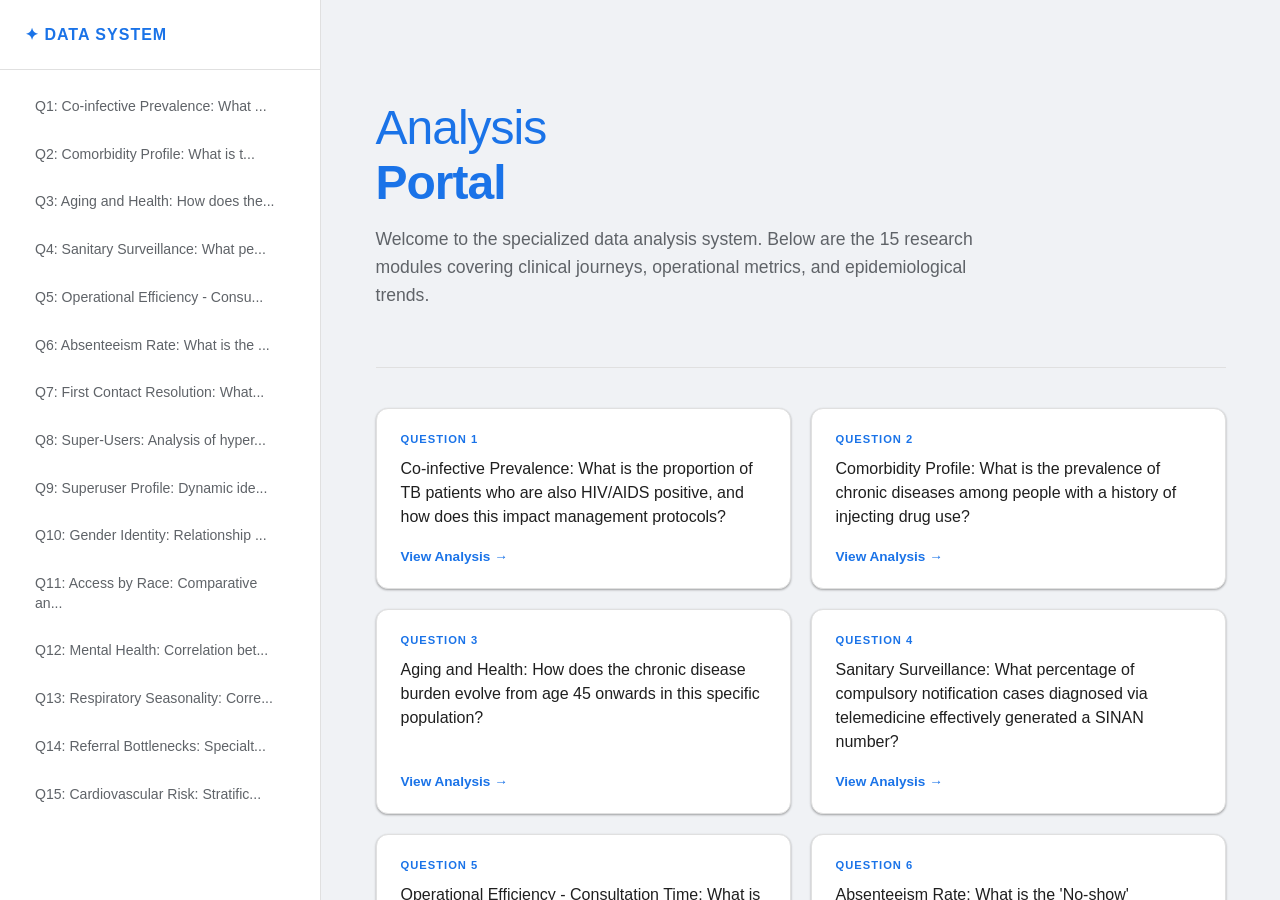
==== index.html @ 6017dd58 "mudanca" ====
<!DOCTYPE html>
<html lang="en">
<head>
    <meta charset="UTF-8">
    <meta name="viewport" content="width=device-width, initial-scale=1.0">
    <title>Data Analysis Portal | Home</title>
    <link rel="stylesheet" href="style.css">
    <style>
        /* Specific Home Page Enhancements */
        .hero {
            padding: 60px 0 40px 0;
            border-bottom: 1px solid var(--border);
            margin-bottom: 40px;
        }
        .hero h1 {
            font-size: 3rem;
            font-weight: 300;
            color: var(--accent);
            margin: 0;
            letter-spacing: -1px;
        }
        .hero p {
            font-size: 1.1rem;
            color: var(--text-secondary);
            max-width: 600px;
            line-height: 1.6;
            margin-top: 15px;
        }
        
        /* The 15-Question Grid */
        .question-grid {
            display: grid;
            grid-template-columns: repeat(auto-fill, minmax(280px, 1fr));
            gap: 20px;
            padding-bottom: 60px;
        }
        
        .module-card {
            background: var(--bg-card);
            border: 1px solid var(--border);
            border-radius: 12px;
            padding: 24px;
            text-decoration: none;
            color: inherit;
            display: flex;
            flex-direction: column;
            transition: transform 0.2s, box-shadow 0.2s, border-color 0.2s;
            box-shadow: var(--shadow);
        }
        
        .module-card:hover {
            transform: translateY(-4px);
            box-shadow: 0 8px 24px rgba(0,0,0,0.1);
            border-color: var(--accent);
        }
        
        .module-number {
            font-size: 0.7rem;
            font-weight: 700;
            color: var(--accent);
            text-transform: uppercase;
            letter-spacing: 1px;
            margin-bottom: 12px;
        }
        
        .module-title {
            font-size: 1rem;
            font-weight: 500;
            line-height: 1.5;
            color: var(--text-primary);
            margin: 0;
            flex-grow: 1;
        }
        
        .module-footer {
            margin-top: 20px;
            font-size: 0.85rem;
            font-weight: 600;
            color: var(--accent);
            display: flex;
            align-items: center;
        }
    </style>
</head>
<body>

    <aside class="sidebar">
        <div class="sidebar-header">
            <span style="font-weight: 700; color: var(--accent); letter-spacing: 1px;">✦ DATA SYSTEM</span>
        </div>
        <nav class="nav-list" id="side-nav">
            </nav>
    </aside>

    <main class="main">
        <div class="container">
            
            <header class="hero">
                <h1>Analysis <br><strong>Portal</strong></h1>
                <p>
                    Welcome to the specialized data analysis system. Below are the 15 research modules 
                    covering clinical journeys, operational metrics, and epidemiological trends.
                </p>
            </header>

            <section class="question-grid" id="question-grid">
                </section>

        </div>
    </main>

    <script>
        async function loadDashboard() {
            try {
                const response = await fetch('data/questions.json');
                const data = await response.json();
                
                const grid = document.getElementById('question-grid');
                const nav = document.getElementById('side-nav');

                data.forEach(q => {
                    const url = `question.html?id=${q.id}`;
                    
                    // 1. Add to Sidebar
                    nav.innerHTML += `
                        <a href="${url}" class="nav-item">
                            Q${q.id}: ${q.question.substring(0, 30)}...
                        </a>
                    `;

                    // 2. Add to Grid
                    grid.innerHTML += `
                        <a href="${url}" class="module-card">
                            <div class="module-number">Question ${q.id}</div>
                            <h3 class="module-title">${q.question}</h3>
                            <div class="module-footer">View Analysis →</div>
                        </a>
                    `;
                });
            } catch (err) {
                console.error("Failed to load questions:", err);
                document.getElementById('question-grid').innerHTML = `
                    <p style="color:red;">Error loading data. Ensure data/questions.json exists.</p>
                `;
            }
        }

        loadDashboard();
    </script>
</body>
</html>
---- style.css ----
:root {
    --bg-main: #f0f2f5; /* Light grey background to make cards pop */
    --bg-sidebar: #ffffff;
    --bg-card: #ffffff;
    --accent: #1a73e8;
    --text-primary: #1f1f1f;
    --text-secondary: #5f6368;
    --border: #e0e0e0;
    --code-bg: #f8f9fa;
    --shadow: 0 1px 3px rgba(0,0,0,0.12), 0 1px 2px rgba(0,0,0,0.24);
}

body {
    font-family: 'Segoe UI', Roboto, Arial, sans-serif;
    background: var(--bg-main);
    color: var(--text-primary);
    margin: 0; display: flex; height: 100vh;
}

/* Sidebar: Refined list with "pill" selection */
.sidebar {
    width: 320px; background: var(--bg-sidebar); 
    border-right: 1px solid var(--border); display: flex; flex-direction: column;
}
.sidebar-header { padding: 25px; border-bottom: 1px solid var(--border); }
.nav-list { flex: 1; overflow-y: auto; padding: 15px; }
.nav-item { 
    display: block; padding: 12px 20px; color: var(--text-secondary); 
    text-decoration: none; border-radius: 8px; font-size: 0.88rem; margin-bottom: 4px;
    line-height: 1.4; transition: all 0.2s;
}
.nav-item:hover { background: #f1f3f4; color: var(--text-primary); }
.nav-item.active { 
    background: #e8f0fe; color: var(--accent); font-weight: 500; 
    box-shadow: inset 4px 0 0 var(--accent); /* Subtle indicator */
}

/* Main Content: Card-based layout */
.main { flex: 1; overflow-y: auto; padding: 40px 20px; }
.container { max-width: 850px; margin: 0 auto; }

.card {
    background: var(--bg-card);
    border-radius: 12px;
    padding: 32px;
    margin-bottom: 24px;
    box-shadow: var(--shadow);
    border: 1px solid var(--border);
}

h2 { font-size: 1.75rem; font-weight: 400; margin: 0 0 10px 0; line-height: 1.3; }

.section-label {
    color: var(--accent);
    font-size: 0.7rem;
    font-weight: 700;
    text-transform: uppercase;
    letter-spacing: 1px;
    margin-bottom: 12px;
    display: block;
}

/* Code Block: Cleaner "Show More" interaction */
.code-section { 
    background: var(--code-bg); 
    border-radius: 8px; 
    border: 1px solid var(--border);
    position: relative;
    overflow: hidden;
}
#code-display {
    padding: 20px; font-family: 'Cascadia Code', 'Fira Code', monospace;
    font-size: 0.9rem; color: #3c4043; line-height: 1.5;
    max-height: 200px; transition: max-height 0.4s ease;
}
#code-display.expanded { max-height: none; }

.show-more-bar {
    width: 100%; border: none; padding: 12px;
    background: white; border-top: 1px solid var(--border);
    color: var(--accent); cursor: pointer; font-weight: 600;
    transition: background 0.2s;
}
.show-more-bar:hover { background: #f8f9fa; }

.result-img { width: 100%; border-radius: 8px; border: 1px solid var(--border); margin-top: 15px; }
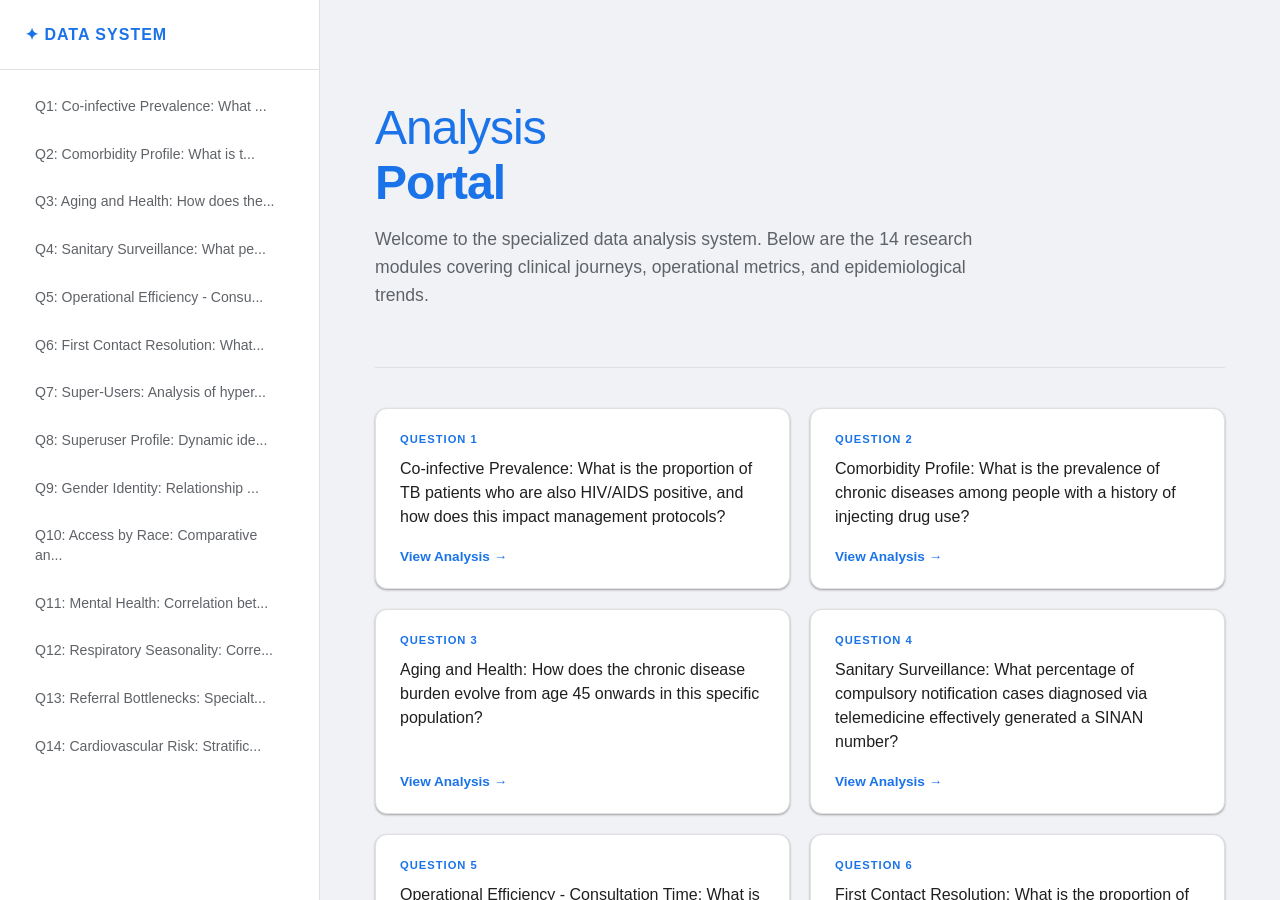
==== commit 695ebf47: "numero de questoes" ====
--- a/index.html
+++ b/index.html
@@ -98,7 +98,7 @@
             <header class="hero">
                 <h1>Analysis <br><strong>Portal</strong></h1>
                 <p>
-                    Welcome to the specialized data analysis system. Below are the 15 research modules 
+                    Welcome to the specialized data analysis system. Below are the 14 research modules 
                     covering clinical journeys, operational metrics, and epidemiological trends.
                 </p>
             </header>
--- a/style.css
+++ b/style.css
@@ -1,5 +1,5 @@
 :root {
-    --bg-main: #f0f2f5; /* Light grey background to make cards pop */
+    --bg-main: #f0f2f5;
     --bg-sidebar: #ffffff;
     --bg-card: #ffffff;
     --accent: #1a73e8;
@@ -10,17 +10,25 @@
     --shadow: 0 1px 3px rgba(0,0,0,0.12), 0 1px 2px rgba(0,0,0,0.24);
 }
 
+* { box-sizing: border-box; }
+
 body {
-    font-family: 'Segoe UI', Roboto, Arial, sans-serif;
+    font-family: 'Segoe UI', Roboto, Helvetica, Arial, sans-serif;
     background: var(--bg-main);
     color: var(--text-primary);
-    margin: 0; display: flex; height: 100vh;
+    margin: 0; 
+    display: flex; 
+    height: 100vh;
 }
 
-/* Sidebar: Refined list with "pill" selection */
-.sidebar {
-    width: 320px; background: var(--bg-sidebar); 
-    border-right: 1px solid var(--border); display: flex; flex-direction: column;
+/* Sidebar: Desktop */
+.sidebar { 
+    width: 320px; 
+    background: var(--bg-sidebar); 
+    border-right: 1px solid var(--border); 
+    display: flex; 
+    flex-direction: column; 
+    flex-shrink: 0;
 }
 .sidebar-header { padding: 25px; border-bottom: 1px solid var(--border); }
 .nav-list { flex: 1; overflow-y: auto; padding: 15px; }
@@ -30,57 +38,77 @@
     line-height: 1.4; transition: all 0.2s;
 }
 .nav-item:hover { background: #f1f3f4; color: var(--text-primary); }
-.nav-item.active { 
-    background: #e8f0fe; color: var(--accent); font-weight: 500; 
-    box-shadow: inset 4px 0 0 var(--accent); /* Subtle indicator */
-}
+.nav-item.active { background: #e8f0fe; color: var(--accent); font-weight: 500; box-shadow: inset 4px 0 0 var(--accent); }
 
-/* Main Content: Card-based layout */
+/* Main Area: Desktop */
 .main { flex: 1; overflow-y: auto; padding: 40px 20px; }
 .container { max-width: 850px; margin: 0 auto; }
 
-.card {
-    background: var(--bg-card);
-    border-radius: 12px;
-    padding: 32px;
-    margin-bottom: 24px;
-    box-shadow: var(--shadow);
-    border: 1px solid var(--border);
-}
+/* Cards & Grid */
+.card { background: var(--bg-card); border-radius: 12px; padding: 32px; margin-bottom: 24px; box-shadow: var(--shadow); border: 1px solid var(--border); }
+.section-label { color: var(--accent); font-size: 0.7rem; font-weight: 700; text-transform: uppercase; letter-spacing: 1px; margin-bottom: 12px; display: block; }
+h1 { font-size: 2.5rem; font-weight: 300; margin: 0; color: var(--accent); }
+h2 { font-size: 1.75rem; font-weight: 400; margin: 0 0 10px 0; }
 
-h2 { font-size: 1.75rem; font-weight: 400; margin: 0 0 10px 0; line-height: 1.3; }
+.question-grid { display: grid; grid-template-columns: repeat(auto-fill, minmax(280px, 1fr)); gap: 20px; margin-top: 40px; }
+.module-card { background: #fff; border: 1px solid var(--border); border-radius: 12px; padding: 24px; text-decoration: none; color: inherit; display: flex; flex-direction: column; transition: transform 0.2s, box-shadow 0.2s; box-shadow: var(--shadow); }
+.module-card:hover { transform: translateY(-4px); box-shadow: 0 8px 24px rgba(0,0,0,0.1); border-color: var(--accent); }
 
-.section-label {
-    color: var(--accent);
-    font-size: 0.7rem;
-    font-weight: 700;
-    text-transform: uppercase;
-    letter-spacing: 1px;
-    margin-bottom: 12px;
-    display: block;
-}
+/* Expansion Sections (Prompt & Code) */
+.expand-wrapper { position: relative; background: #f8f9fa; border: 1px solid #e0e0e0; border-radius: 8px; overflow: hidden; }
+.expand-content { padding: 20px; max-height: 120px; overflow: hidden; transition: max-height 0.5s ease; }
+.expand-content.expanded { max-height: none; }
+.show-more-bar { width: 100%; border: none; background: #fff; border-top: 1px solid #e0e0e0; padding: 12px; color: #1a73e8; cursor: pointer; font-weight: 600; font-family: inherit; }
+#q-prompt { color: #5f6368; line-height: 1.6; margin: 0; font-size: 0.95rem; white-space: pre-wrap; }
+pre[class*="language-"] { margin: 0; background: transparent; padding: 0; }
 
-/* Code Block: Cleaner "Show More" interaction */
-.code-section { 
-    background: var(--code-bg); 
-    border-radius: 8px; 
-    border: 1px solid var(--border);
-    position: relative;
-    overflow: hidden;
-}
-#code-display {
-    padding: 20px; font-family: 'Cascadia Code', 'Fira Code', monospace;
-    font-size: 0.9rem; color: #3c4043; line-height: 1.5;
-    max-height: 200px; transition: max-height 0.4s ease;
-}
-#code-display.expanded { max-height: none; }
+/* Gallery */
+.image-gallery { display: flex; flex-direction: column; gap: 24px; margin-top: 20px; }
+.analysis-img { width: 100%; height: auto; border-radius: 8px; border: 1px solid var(--border); box-shadow: 0 1px 3px rgba(0,0,0,0.1); }
 
-.show-more-bar {
-    width: 100%; border: none; padding: 12px;
-    background: white; border-top: 1px solid var(--border);
-    color: var(--accent); cursor: pointer; font-weight: 600;
-    transition: background 0.2s;
-}
-.show-more-bar:hover { background: #f8f9fa; }
+/* =============================================
+   MOBILE OVERRIDES (Break Point: 768px)
+   ============================================= */
+@media (max-width: 768px) {
+    body { flex-direction: column; }
 
-.result-img { width: 100%; border-radius: 8px; border: 1px solid var(--border); margin-top: 15px; }+    /* Convert Sidebar to Top Horizontal Nav */
+    .sidebar { 
+        width: 100%; 
+        height: auto; 
+        max-height: 180px; 
+        border-right: none; 
+        border-bottom: 1px solid var(--border); 
+    }
+    .sidebar-header { padding: 15px; text-align: center; }
+    
+    /* Make the 15 questions scroll horizontally for mobile efficiency */
+    .nav-list { 
+        display: flex; 
+        flex-direction: row; 
+        overflow-x: auto; 
+        padding: 10px; 
+        gap: 10px;
+        -webkit-overflow-scrolling: touch; 
+    }
+    .nav-item { 
+        flex-shrink: 0; 
+        white-space: nowrap; 
+        margin-bottom: 0; 
+        padding: 8px 15px; 
+        font-size: 0.8rem;
+    }
+    .nav-item.active { box-shadow: inset 0 -4px 0 var(--accent); }
+
+    /* Adjust Content Spacing */
+    .main { padding: 20px 15px; }
+    h1 { font-size: 1.8rem; }
+    h2 { font-size: 1.4rem; }
+    .card { padding: 20px; }
+
+    /* Adjust Hero Section for Home Page */
+    header[style*="padding-bottom:40px"] { padding-bottom: 20px !important; }
+
+    /* Grid becomes single column */
+    .question-grid { grid-template-columns: 1fr; gap: 15px; }
+}
